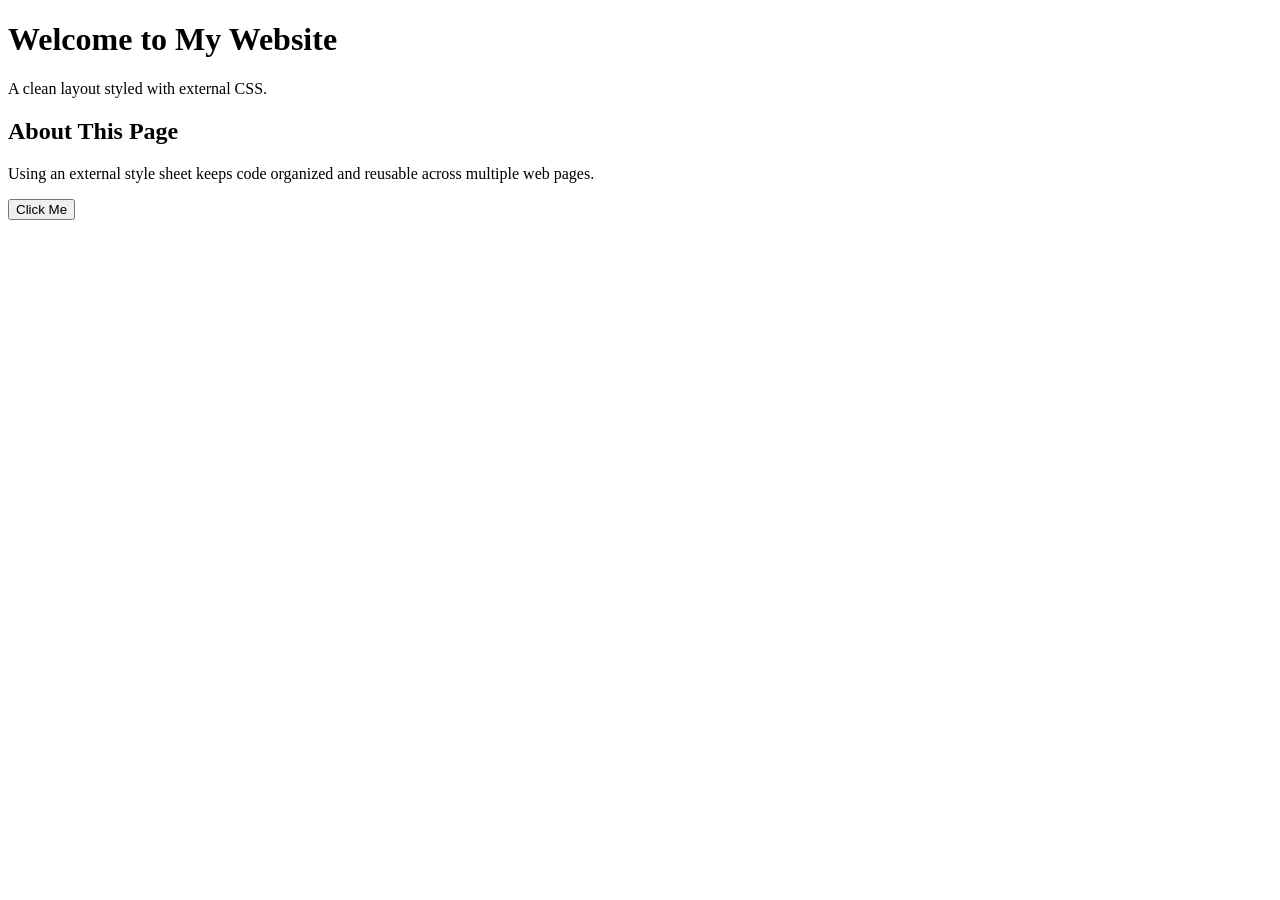
==== new.html @ 3df1e9d8 "Style_1 css file added" ====
<!DOCTYPE html>
<html lang="en">
<head>
  <meta charset="UTF-8">
  <meta name="viewport" content="width=device-width, initial-scale=1.0">
  <title>My Styled Webpage</title>
  <link rel="stylesheet" href="styles_1.css">

</head>
<body>

  <header>
    <h1>Welcome to My Website</h1>
    <p>A clean layout styled with external CSS.</p>
  </header>

  <main>
    <section class="content-box">
      <h2>About This Page</h2>
      <p>Using an external style sheet keeps code organized and reusable across multiple web pages.</p>
      <button class="btn-primary">Click Me</button>
    </section>
  </main>

</body>
</html>
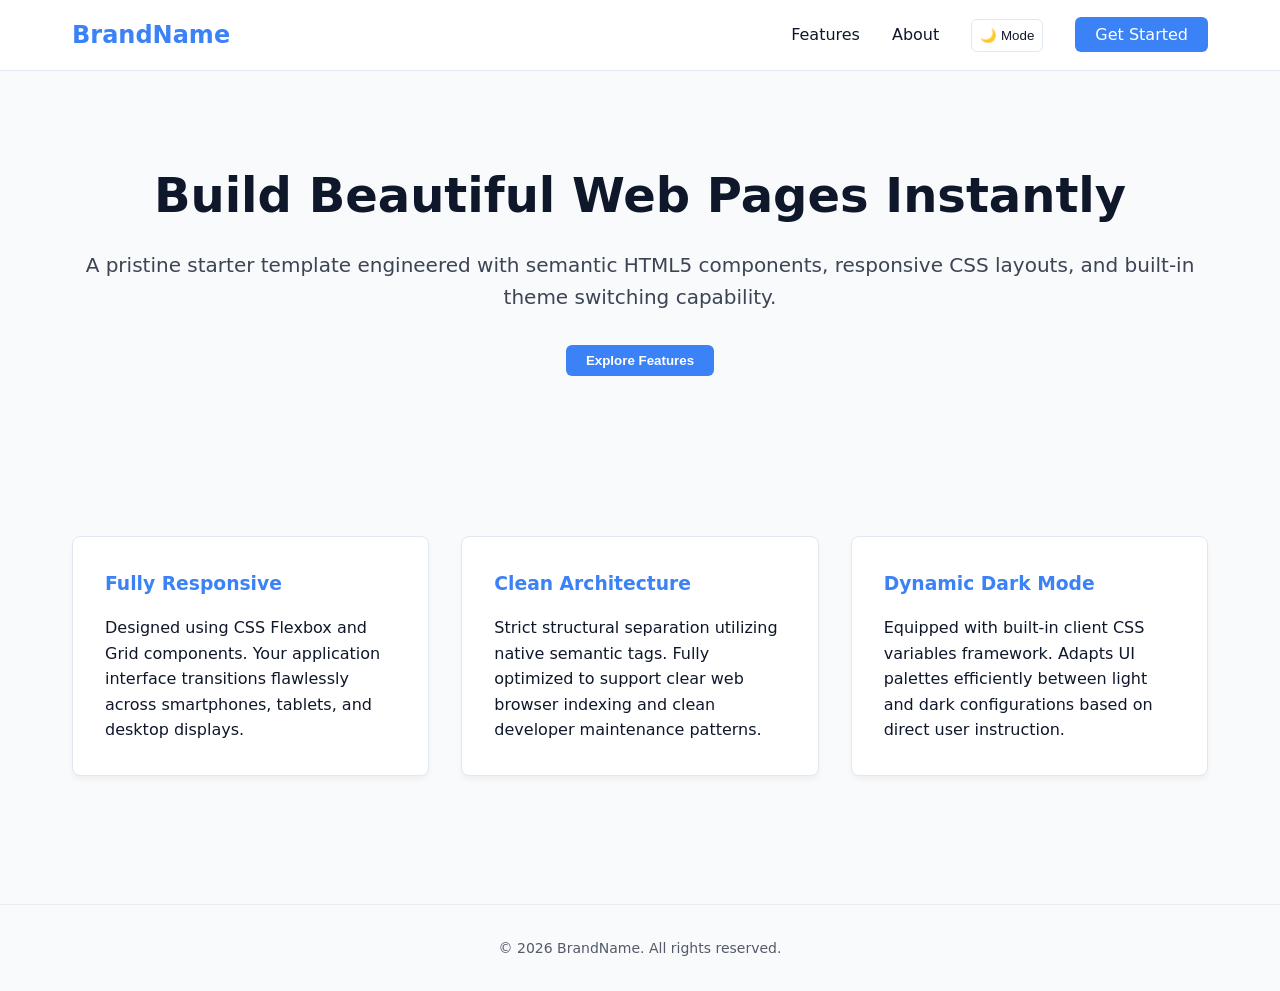
==== commit c4df76f1: "Revamp HTML structure and styling for landing page" ====
--- a/new.html
+++ b/new.html
@@ -1,26 +1,231 @@
 <!DOCTYPE html>
 <html lang="en">
 <head>
-  <meta charset="UTF-8">
-  <meta name="viewport" content="width=device-width, initial-scale=1.0">
-  <title>My Styled Webpage</title>
-  <link rel="stylesheet" href="styles_1.css">
-
+    <meta charset="UTF-8">
+    <meta name="viewport" content="width=device-width, initial-scale=1.0">
+    <title>Modern HTML5 Landing Page</title>
+    <style>
+        /* CSS Reset & Variables */
+        :root {
+            --bg-color: #f8fafc;
+            --text-color: #0f172a;
+            --card-bg: #ffffff;
+            --primary-color: #3b82f6;
+            --accent-color: #1d4ed8;
+            --border-color: #e2e8f0;
+        }
+
+        [data-theme="dark"] {
+            --bg-color: #0f172a;
+            --text-color: #f8fafc;
+            --card-bg: #1e293b;
+            --primary-color: #60a5fa;
+            --accent-color: #3b82f6;
+            --border-color: #334155;
+        }
+
+        * {
+            margin: 0;
+            padding: 0;
+            box-sizing: border-box;
+            transition: background-color 0.3s ease, color 0.3s ease;
+        }
+
+        body {
+            font-family: system-ui, -apple-system, BlinkMacSystemFont, 'Segoe UI', Roboto, Oxygen, Ubuntu, Cantarell, sans-serif;
+            background-color: var(--bg-color);
+            color: var(--text-color);
+            line-height: 1.6;
+            padding: 0;
+        }
+
+        /* Header & Navigation */
+        header {
+            background-color: var(--card-bg);
+            border-bottom: 1px solid var(--border-color);
+            position: sticky;
+            top: 0;
+            z-index: 100;
+        }
+
+        .navbar {
+            max-width: 1200px;
+            margin: 0 auto;
+            display: flex;
+            justify-content: space-between;
+            align-items: center;
+            padding: 1rem 2rem;
+        }
+
+        .logo {
+            font-size: 1.5rem;
+            font-weight: 700;
+            color: var(--primary-color);
+            text-decoration: none;
+        }
+
+        .nav-links {
+            display: flex;
+            list-style: none;
+            gap: 2rem;
+            align-items: center;
+        }
+
+        .nav-links a {
+            text-decoration: none;
+            color: var(--text-color);
+            font-weight: 500;
+        }
+
+        .nav-links a:hover {
+            color: var(--primary-color);
+        }
+
+        /* Buttons */
+        .btn {
+            background-color: var(--primary-color);
+            color: white !important;
+            padding: 0.5rem 1.25rem;
+            border-radius: 0.375rem;
+            border: none;
+            cursor: pointer;
+            font-weight: 600;
+        }
+
+        .btn:hover {
+            background-color: var(--accent-color);
+        }
+
+        .theme-toggle {
+            background: none;
+            border: 1px solid var(--border-color);
+            color: var(--text-color);
+            padding: 0.5rem;
+            border-radius: 0.375rem;
+            cursor: pointer;
+        }
+
+        /* Hero Section */
+        .hero {
+            max-width: 1200px;
+            margin: 0 auto;
+            padding: 6rem 2rem;
+            text-align: center;
+        }
+
+        .hero h1 {
+            font-size: 3rem;
+            line-height: 1.2;
+            margin-bottom: 1.5rem;
+        }
+
+        .hero p {
+            font-size: 1.25rem;
+            color: max-width: 600px;
+            margin: 0 auto 2rem auto;
+            opacity: 0.8;
+        }
+
+        /* Features Section */
+        .features {
+            max-width: 1200px;
+            margin: 0 auto;
+            padding: 4rem 2rem;
+            display: grid;
+            grid-template-columns: repeat(auto-fit, minmax(300px, 1fr));
+            gap: 2rem;
+        }
+
+        .card {
+            background-color: var(--card-bg);
+            border: 1px solid var(--border-color);
+            padding: 2rem;
+            border-radius: 0.5rem;
+            box-shadow: 0 4px 6px -1px rgba(0, 0, 0, 0.05);
+        }
+
+        .card h3 {
+            margin-bottom: 1rem;
+            color: var(--primary-color);
+        }
+
+        /* Footer */
+        footer {
+            text-align: center;
+            padding: 2rem;
+            border-top: 1px solid var(--border-color);
+            margin-top: 4rem;
+            font-size: 0.875rem;
+            opacity: 0.7;
+        }
+
+        /* Responsive Breakpoint */
+        @media (max-width: 768px) {
+            .hero h1 { font-size: 2.25rem; }
+            .nav-links { display: none; } /* Simplified mobile handling */
+        }
+    </style>
 </head>
 <body>
 
-  <header>
-    <h1>Welcome to My Website</h1>
-    <p>A clean layout styled with external CSS.</p>
-  </header>
-
-  <main>
-    <section class="content-box">
-      <h2>About This Page</h2>
-      <p>Using an external style sheet keeps code organized and reusable across multiple web pages.</p>
-      <button class="btn-primary">Click Me</button>
-    </section>
-  </main>
-
+    <!-- Main Header -->
+    <header>
+        <nav class="navbar">
+            <a href="#" class="logo">BrandName</a>
+            <ul class="nav-links">
+                <li><a href="#features">Features</a></li>
+                <li><a href="#about">About</a></li>
+                <li><button class="theme-toggle" id="themeBtn" aria-label="Toggle dark mode">🌙 Mode</button></li>
+                <li><a href="#" class="btn">Get Started</a></li>
+            </ul>
+        </nav>
+    </header>
+
+    <!-- Hero Content -->
+    <main>
+        <section class="hero">
+            <h1>Build Beautiful Web Pages Instantly</h1>
+            <p>A pristine starter template engineered with semantic HTML5 components, responsive CSS layouts, and built-in theme switching capability.</p>
+            <button class="btn" onclick="alert('Welcome to your new site!')">Explore Features</button>
+        </section>
+
+        <!-- Features Showcase -->
+        <section class="features" id="features">
+            <div class="card">
+                <h3>Fully Responsive</h3>
+                <p>Designed using CSS Flexbox and Grid components. Your application interface transitions flawlessly across smartphones, tablets, and desktop displays.</p>
+            </div>
+            <div class="card">
+                <h3>Clean Architecture</h3>
+                <p>Strict structural separation utilizing native semantic tags. Fully optimized to support clear web browser indexing and clean developer maintenance patterns.</p>
+            </div>
+            <div class="card">
+                <h3>Dynamic Dark Mode</h3>
+                <p>Equipped with built-in client CSS variables framework. Adapts UI palettes efficiently between light and dark configurations based on direct user instruction.</p>
+            </div>
+        </section>
+    </main>
+
+    <!-- Site Footer -->
+    <footer>
+        <p>&copy; 2026 BrandName. All rights reserved.</p>
+    </footer>
+
+    <!-- Interactive JavaScript -->
+    <script>
+        const themeBtn = document.getElementById('themeBtn');
+        
+        // Simple dark mode toggler toggle logic
+        themeBtn.addEventListener('click', () => {
+            const currentTheme = document.documentElement.getAttribute('data-theme');
+            if (currentTheme === 'dark') {
+                document.documentElement.removeAttribute('data-theme');
+                themeBtn.textContent = '🌙 Dark';
+            } else {
+                document.documentElement.setAttribute('data-theme', 'dark');
+                themeBtn.textContent = '☀️ Light';
+            }
+        });
+    </script>
 </body>
 </html>
